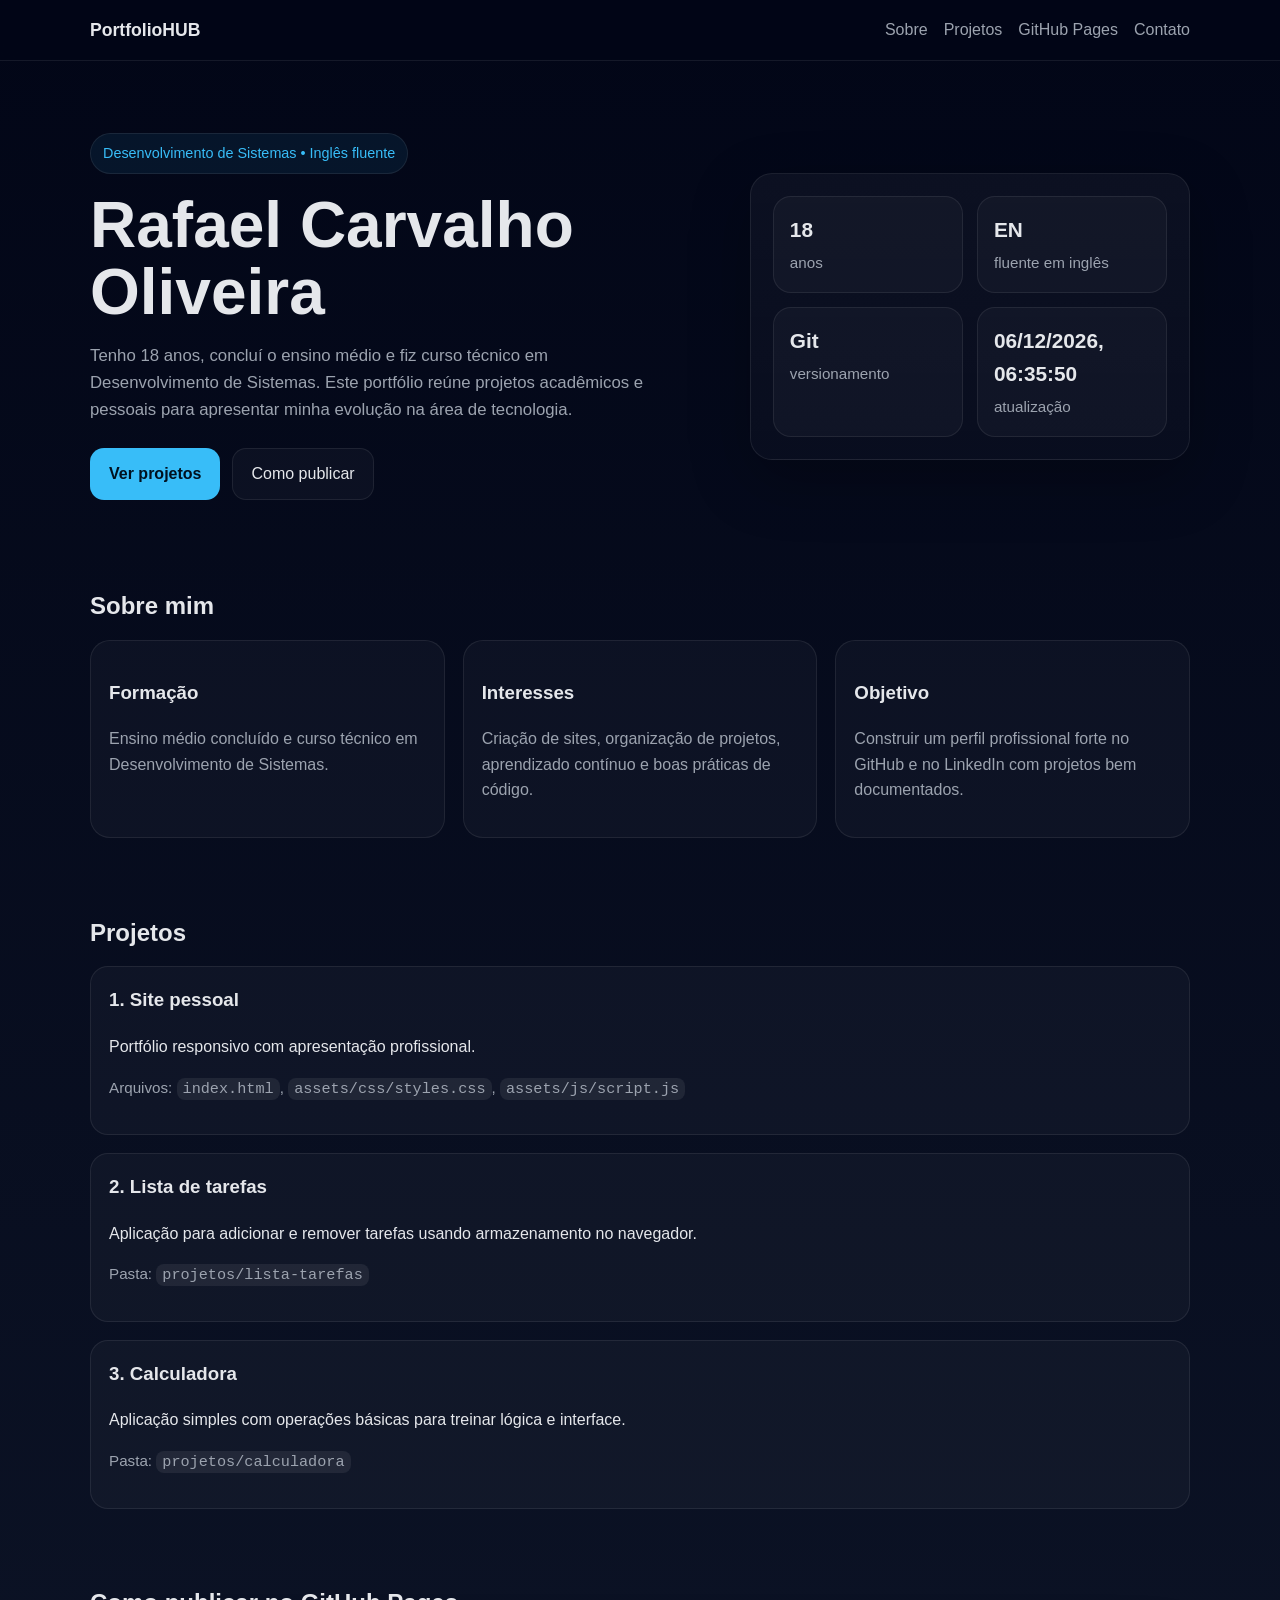
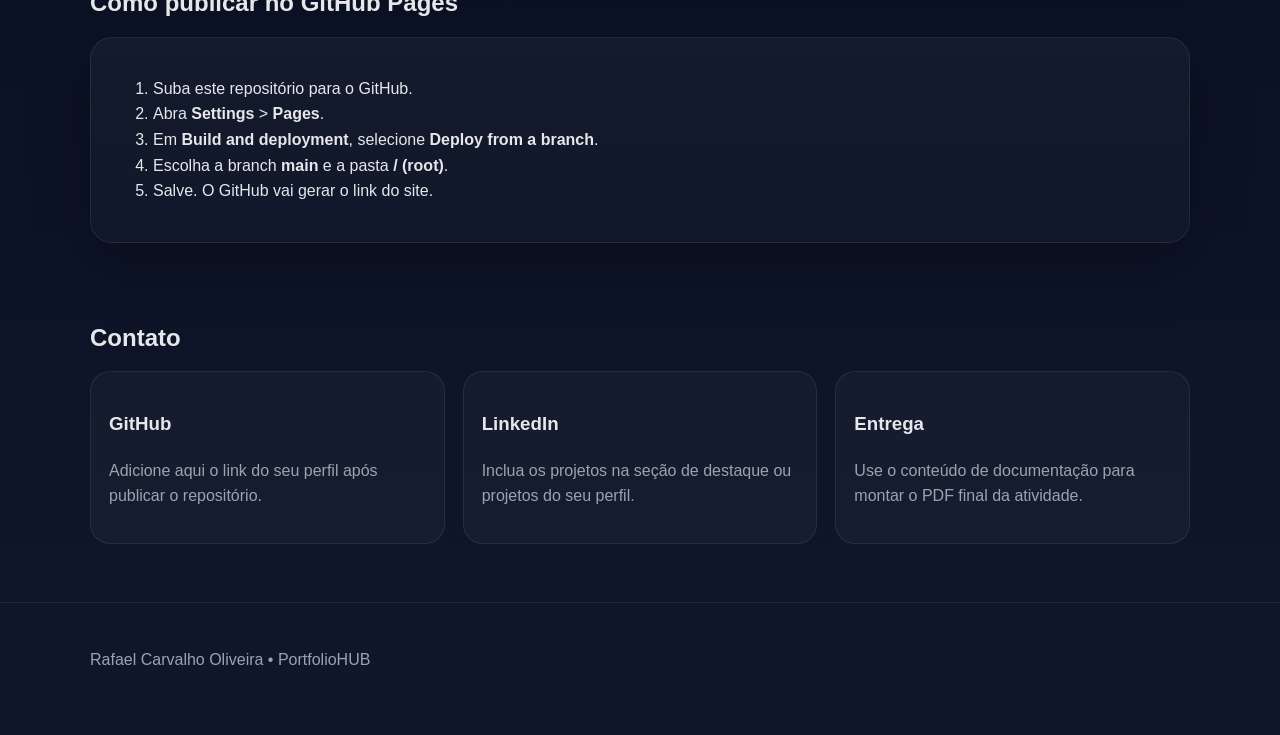
==== Repositorio_hub/index.html @ e888184f "Add files via upload" ====
<!DOCTYPE html>
<html lang="pt-BR">
<head>
  <meta charset="UTF-8" />
  <meta name="viewport" content="width=device-width, initial-scale=1.0" />
  <title>PortfolioHUB | Rafael Carvalho Oliveira</title>
  <link rel="stylesheet" href="assets/css/styles.css" />
</head>
<body>
  <header>
    <div class="container nav">
      <strong>PortfolioHUB</strong>
      <nav class="nav-links">
        <a href="#sobre">Sobre</a>
        <a href="#projetos">Projetos</a>
        <a href="#github-pages">GitHub Pages</a>
        <a href="#contato">Contato</a>
      </nav>
    </div>
  </header>

  <main>
    <section class="hero">
      <div class="container hero-grid">
        <div>
          <span class="badge">Desenvolvimento de Sistemas • Inglês fluente</span>
          <h1>Rafael Carvalho Oliveira</h1>
          <p class="lead">
            Tenho 18 anos, concluí o ensino médio e fiz curso técnico em Desenvolvimento de Sistemas.
            Este portfólio reúne projetos acadêmicos e pessoais para apresentar minha evolução na área de tecnologia.
          </p>
          <div class="actions">
            <a class="btn primary" href="#projetos">Ver projetos</a>
            <a class="btn secondary" href="#github-pages">Como publicar</a>
          </div>
        </div>

        <div class="panel">
          <div class="stats">
            <div class="stat">
              <strong id="age">18</strong>
              <span class="small">anos</span>
            </div>
            <div class="stat">
              <strong>EN</strong>
              <span class="small">fluente em inglês</span>
            </div>
            <div class="stat">
              <strong>Git</strong>
              <span class="small">versionamento</span>
            </div>
            <div class="stat">
              <strong id="clock">--</strong>
              <span class="small">atualização</span>
            </div>
          </div>
        </div>
      </div>
    </section>

    <section id="sobre">
      <div class="container">
        <h2 class="section-title">Sobre mim</h2>
        <div class="grid">
          <article class="card">
            <h3>Formação</h3>
            <p>Ensino médio concluído e curso técnico em Desenvolvimento de Sistemas.</p>
          </article>
          <article class="card">
            <h3>Interesses</h3>
            <p>Criação de sites, organização de projetos, aprendizado contínuo e boas práticas de código.</p>
          </article>
          <article class="card">
            <h3>Objetivo</h3>
            <p>Construir um perfil profissional forte no GitHub e no LinkedIn com projetos bem documentados.</p>
          </article>
        </div>
      </div>
    </section>

    <section id="projetos">
      <div class="container">
        <h2 class="section-title">Projetos</h2>
        <div class="project-list">
          <div class="project-item">
            <h3>1. Site pessoal</h3>
            <p>Portfólio responsivo com apresentação profissional.</p>
            <p class="small">Arquivos: <code>index.html</code>, <code>assets/css/styles.css</code>, <code>assets/js/script.js</code></p>
          </div>
          <div class="project-item">
            <h3>2. Lista de tarefas</h3>
            <p>Aplicação para adicionar e remover tarefas usando armazenamento no navegador.</p>
            <p class="small">Pasta: <code>projetos/lista-tarefas</code></p>
          </div>
          <div class="project-item">
            <h3>3. Calculadora</h3>
            <p>Aplicação simples com operações básicas para treinar lógica e interface.</p>
            <p class="small">Pasta: <code>projetos/calculadora</code></p>
          </div>
        </div>
      </div>
    </section>

    <section id="github-pages">
      <div class="container">
        <h2 class="section-title">Como publicar no GitHub Pages</h2>
        <div class="panel">
          <ol>
            <li>Suba este repositório para o GitHub.</li>
            <li>Abra <strong>Settings</strong> > <strong>Pages</strong>.</li>
            <li>Em <strong>Build and deployment</strong>, selecione <strong>Deploy from a branch</strong>.</li>
            <li>Escolha a branch <strong>main</strong> e a pasta <strong>/ (root)</strong>.</li>
            <li>Salve. O GitHub vai gerar o link do site.</li>
          </ol>
        </div>
      </div>
    </section>

    <section id="contato">
      <div class="container">
        <h2 class="section-title">Contato</h2>
        <div class="grid">
          <article class="card">
            <h3>GitHub</h3>
            <p>Adicione aqui o link do seu perfil após publicar o repositório.</p>
          </article>
          <article class="card">
            <h3>LinkedIn</h3>
            <p>Inclua os projetos na seção de destaque ou projetos do seu perfil.</p>
          </article>
          <article class="card">
            <h3>Entrega</h3>
            <p>Use o conteúdo de documentação para montar o PDF final da atividade.</p>
          </article>
        </div>
      </div>
    </section>
  </main>

  <footer class="footer">
    <div class="container">
      <p>Rafael Carvalho Oliveira • PortfolioHUB</p>
    </div>
  </footer>

  <script src="assets/js/script.js"></script>
</body>
</html>
---- Repositorio_hub/assets/css/styles.css ----
:root {
  --bg: #0f172a;
  --panel: #111827;
  --card: #1f2937;
  --text: #e5e7eb;
  --muted: #9ca3af;
  --accent: #38bdf8;
  --border: rgba(255,255,255,.08);
}

* { box-sizing: border-box; }

html { scroll-behavior: smooth; }

body {
  margin: 0;
  font-family: Arial, Helvetica, sans-serif;
  background: linear-gradient(180deg, #020617, var(--bg));
  color: var(--text);
  line-height: 1.6;
}

a { color: inherit; text-decoration: none; }

code {
  background: rgba(255,255,255,.07);
  padding: 2px 6px;
  border-radius: 8px;
}

.container {
  width: min(1100px, calc(100% - 32px));
  margin: 0 auto;
}

header {
  position: sticky;
  top: 0;
  background: rgba(2, 6, 23, .85);
  backdrop-filter: blur(12px);
  border-bottom: 1px solid var(--border);
  z-index: 10;
}

.nav {
  display: flex;
  justify-content: space-between;
  align-items: center;
  padding: 16px 0;
  gap: 16px;
}

.nav strong {
  font-size: 1.1rem;
}

.nav-links {
  display: flex;
  gap: 16px;
  flex-wrap: wrap;
}

.nav-links a {
  color: var(--muted);
}

.hero {
  padding: 72px 0 40px;
}

.hero-grid {
  display: grid;
  grid-template-columns: 1.3fr .9fr;
  gap: 24px;
  align-items: center;
}

.badge {
  display: inline-block;
  padding: 8px 12px;
  border: 1px solid var(--border);
  border-radius: 999px;
  color: var(--accent);
  background: rgba(56, 189, 248, .08);
  font-size: .9rem;
}

h1 {
  font-size: clamp(2.2rem, 5vw, 4.2rem);
  line-height: 1.05;
  margin: 18px 0 12px;
}

.lead {
  color: var(--muted);
  font-size: 1.05rem;
  max-width: 60ch;
}

.actions {
  display: flex;
  gap: 12px;
  margin-top: 24px;
  flex-wrap: wrap;
}

.btn {
  display: inline-block;
  padding: 12px 18px;
  border-radius: 14px;
  border: 1px solid var(--border);
  transition: transform .2s ease, border-color .2s ease;
  cursor: pointer;
}

.btn:hover { transform: translateY(-2px); }

.btn.primary {
  background: var(--accent);
  color: #00111f;
  font-weight: bold;
  border-color: transparent;
}

.btn.secondary {
  background: rgba(255,255,255,.03);
}

.panel {
  background: linear-gradient(180deg, rgba(255,255,255,.04), rgba(255,255,255,.02));
  border: 1px solid var(--border);
  border-radius: 22px;
  padding: 22px;
  box-shadow: 0 20px 60px rgba(0,0,0,.25);
}

.stats {
  display: grid;
  grid-template-columns: repeat(2, 1fr);
  gap: 14px;
}

.stat {
  background: rgba(255,255,255,.03);
  border: 1px solid var(--border);
  border-radius: 18px;
  padding: 16px;
}

.stat strong {
  display: block;
  font-size: 1.3rem;
  margin-bottom: 4px;
}

section {
  padding: 28px 0;
}

.section-title {
  font-size: 1.5rem;
  margin-bottom: 14px;
}

.grid {
  display: grid;
  grid-template-columns: repeat(3, 1fr);
  gap: 18px;
}

.card {
  background: rgba(255,255,255,.03);
  border: 1px solid var(--border);
  border-radius: 20px;
  padding: 18px;
}

.card p { color: var(--muted); }

.tag {
  display: inline-block;
  padding: 6px 10px;
  border-radius: 999px;
  border: 1px solid var(--border);
  margin: 4px 6px 0 0;
  color: var(--accent);
  font-size: .85rem;
}

.footer {
  padding: 28px 0 50px;
  color: var(--muted);
  border-top: 1px solid var(--border);
  margin-top: 30px;
}

.project-list {
  display: grid;
  gap: 18px;
}

.project-item {
  padding: 18px;
  border-radius: 18px;
  background: rgba(255,255,255,.03);
  border: 1px solid var(--border);
}

.project-item h3 { margin-top: 0; }

.small {
  color: var(--muted);
  font-size: .95rem;
}

textarea, input {
  width: 100%;
  padding: 12px 14px;
  margin-top: 8px;
  border-radius: 14px;
  border: 1px solid var(--border);
  background: rgba(255,255,255,.04);
  color: var(--text);
}

.tool-output {
  margin-top: 14px;
  padding: 14px;
  border-radius: 14px;
  background: rgba(255,255,255,.04);
  border: 1px dashed var(--border);
}

pre {
  white-space: pre-wrap;
  word-break: break-word;
}

@media (max-width: 860px) {
  .hero-grid, .grid { grid-template-columns: 1fr; }
  .nav { align-items: flex-start; flex-direction: column; }
}
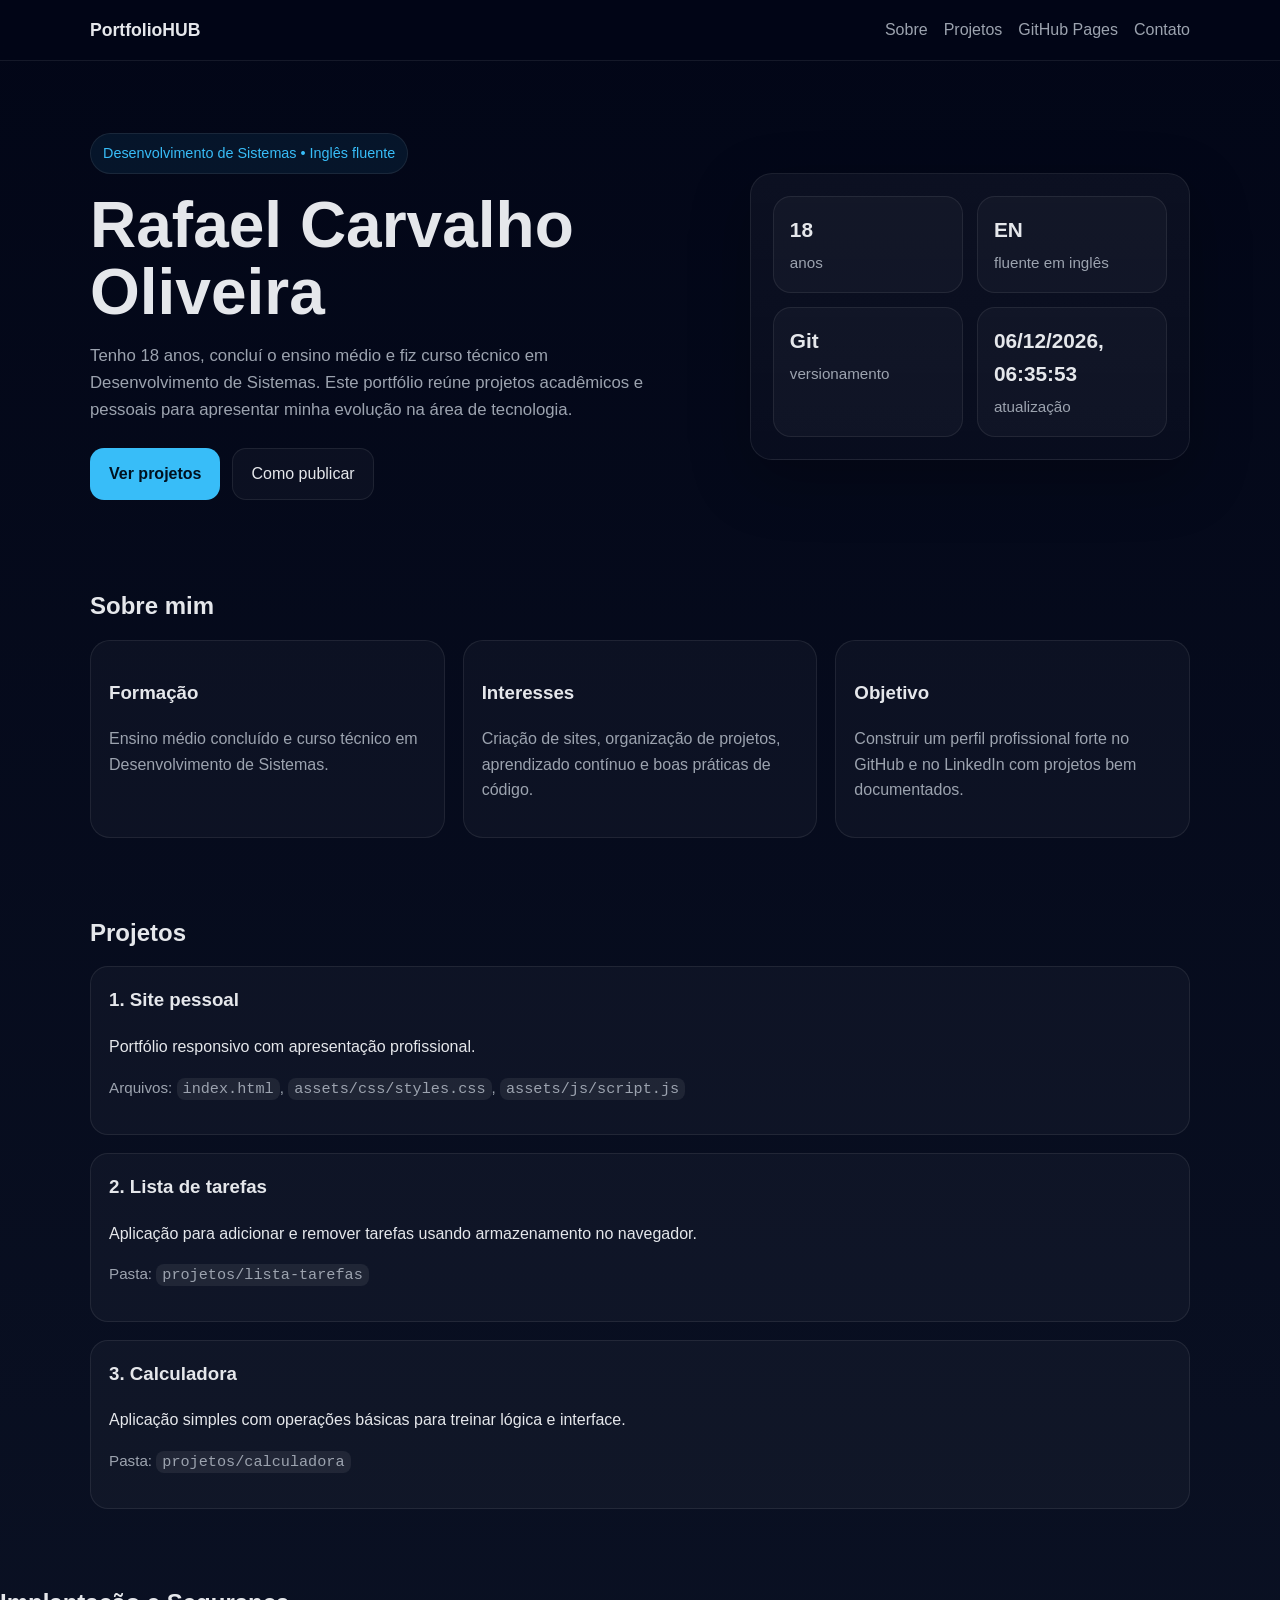
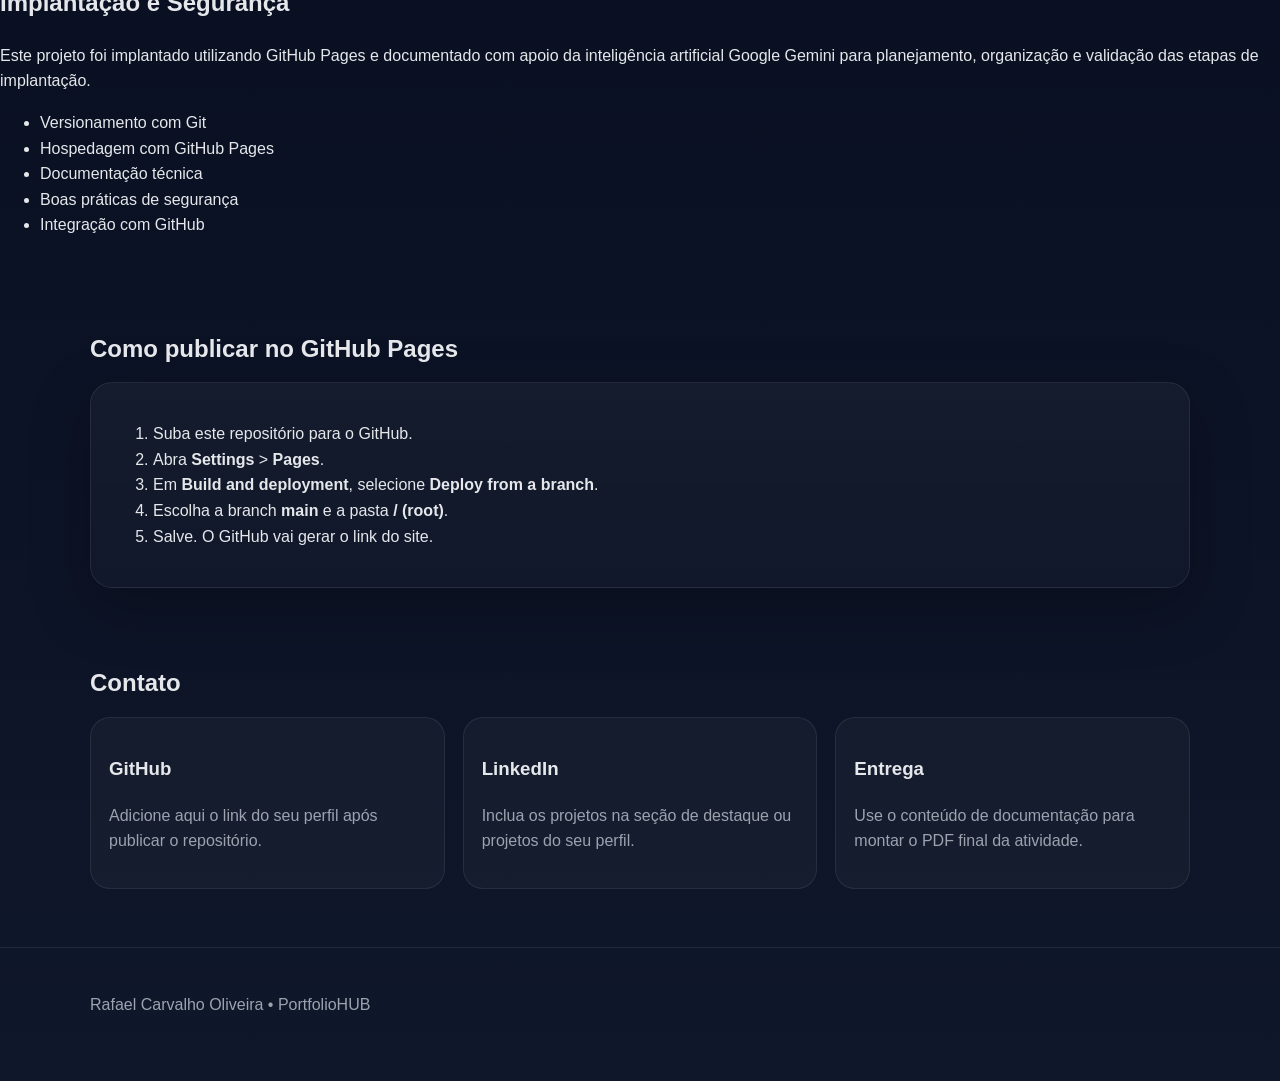
==== commit 90c48167: "Add deployment and security section to index.html Added a new section on deployment and security wit" ====
--- a/Repositorio_hub/index.html
+++ b/Repositorio_hub/index.html
@@ -101,6 +101,25 @@
       </div>
     </section>
 
+    <section>
+      <h2>Implantação e Segurança</h2>
+  
+      <p>
+          Este projeto foi implantado utilizando GitHub Pages
+          e documentado com apoio da inteligência artificial
+          Google Gemini para planejamento, organização e
+          validação das etapas de implantação.
+      </p>
+  
+      <ul>
+          <li>Versionamento com Git</li>
+          <li>Hospedagem com GitHub Pages</li>
+          <li>Documentação técnica</li>
+          <li>Boas práticas de segurança</li>
+          <li>Integração com GitHub</li>
+      </ul>
+    </section>
+    
     <section id="github-pages">
       <div class="container">
         <h2 class="section-title">Como publicar no GitHub Pages</h2>
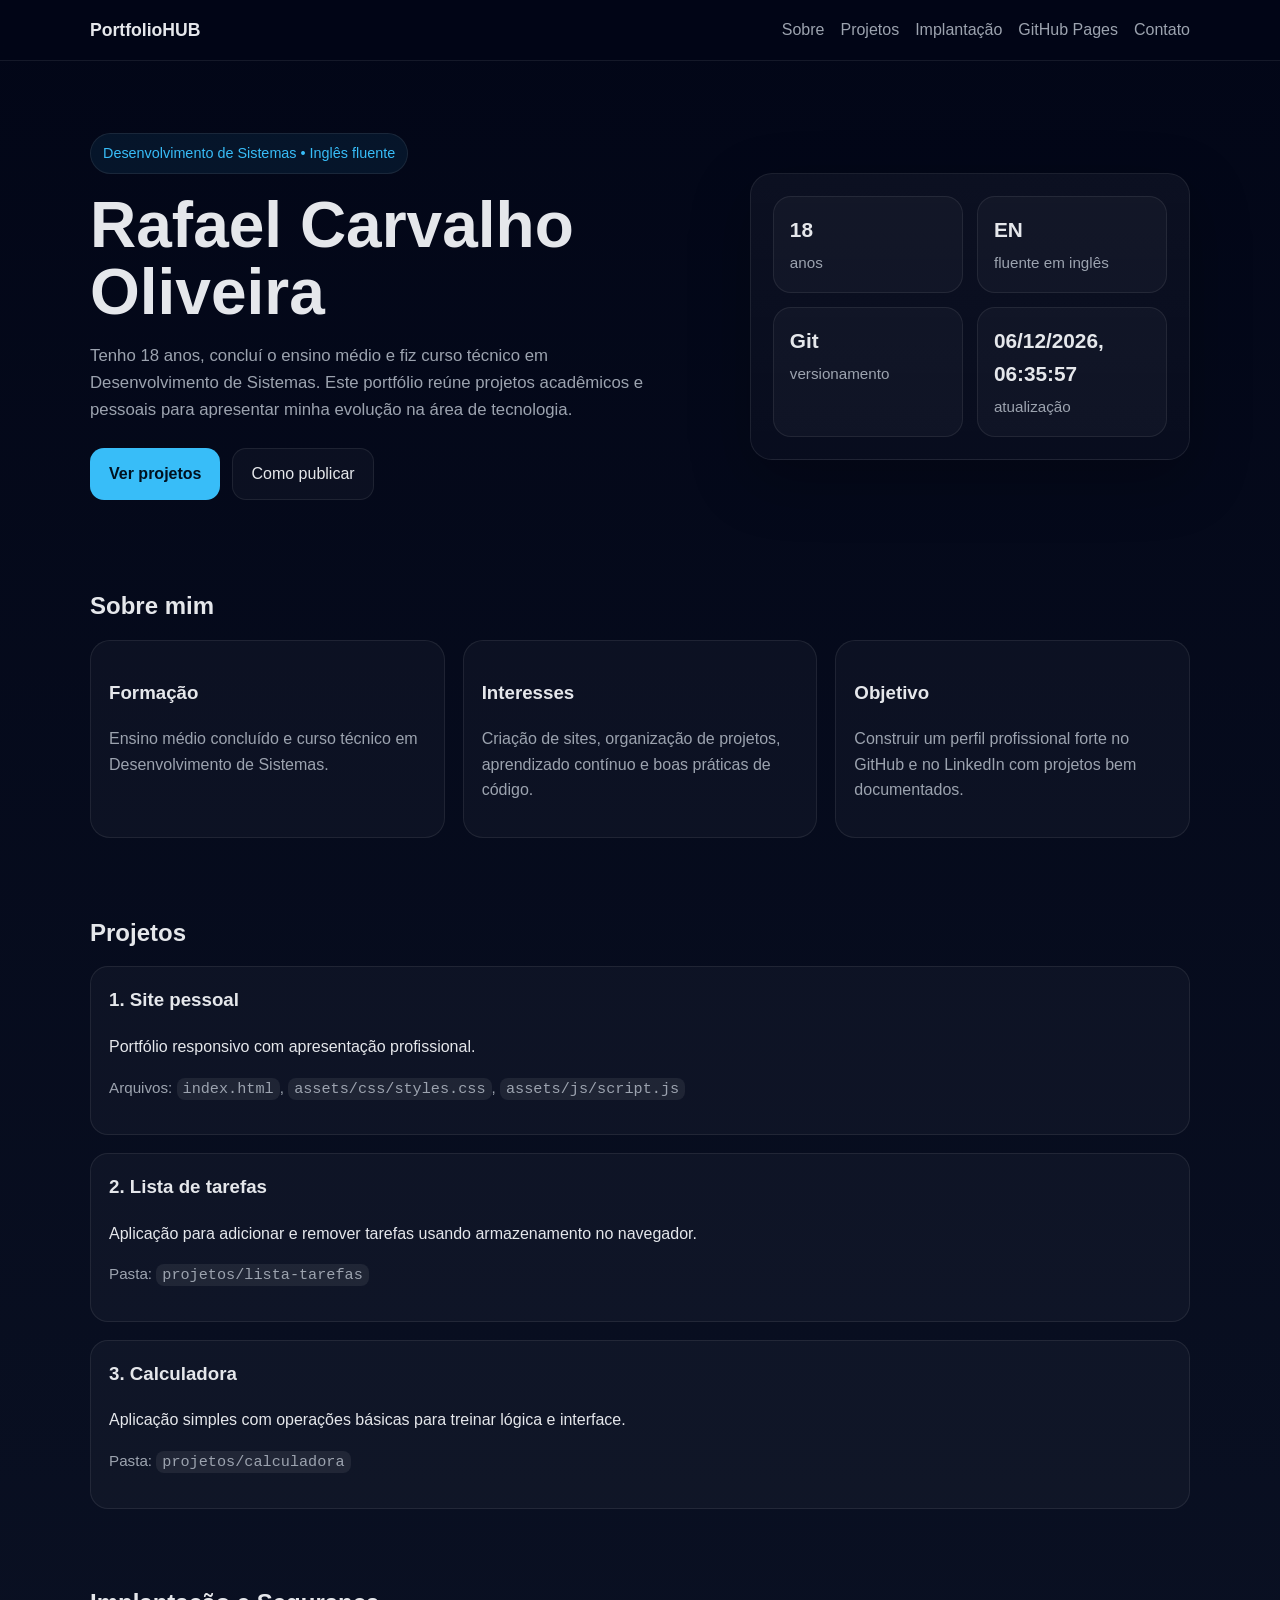
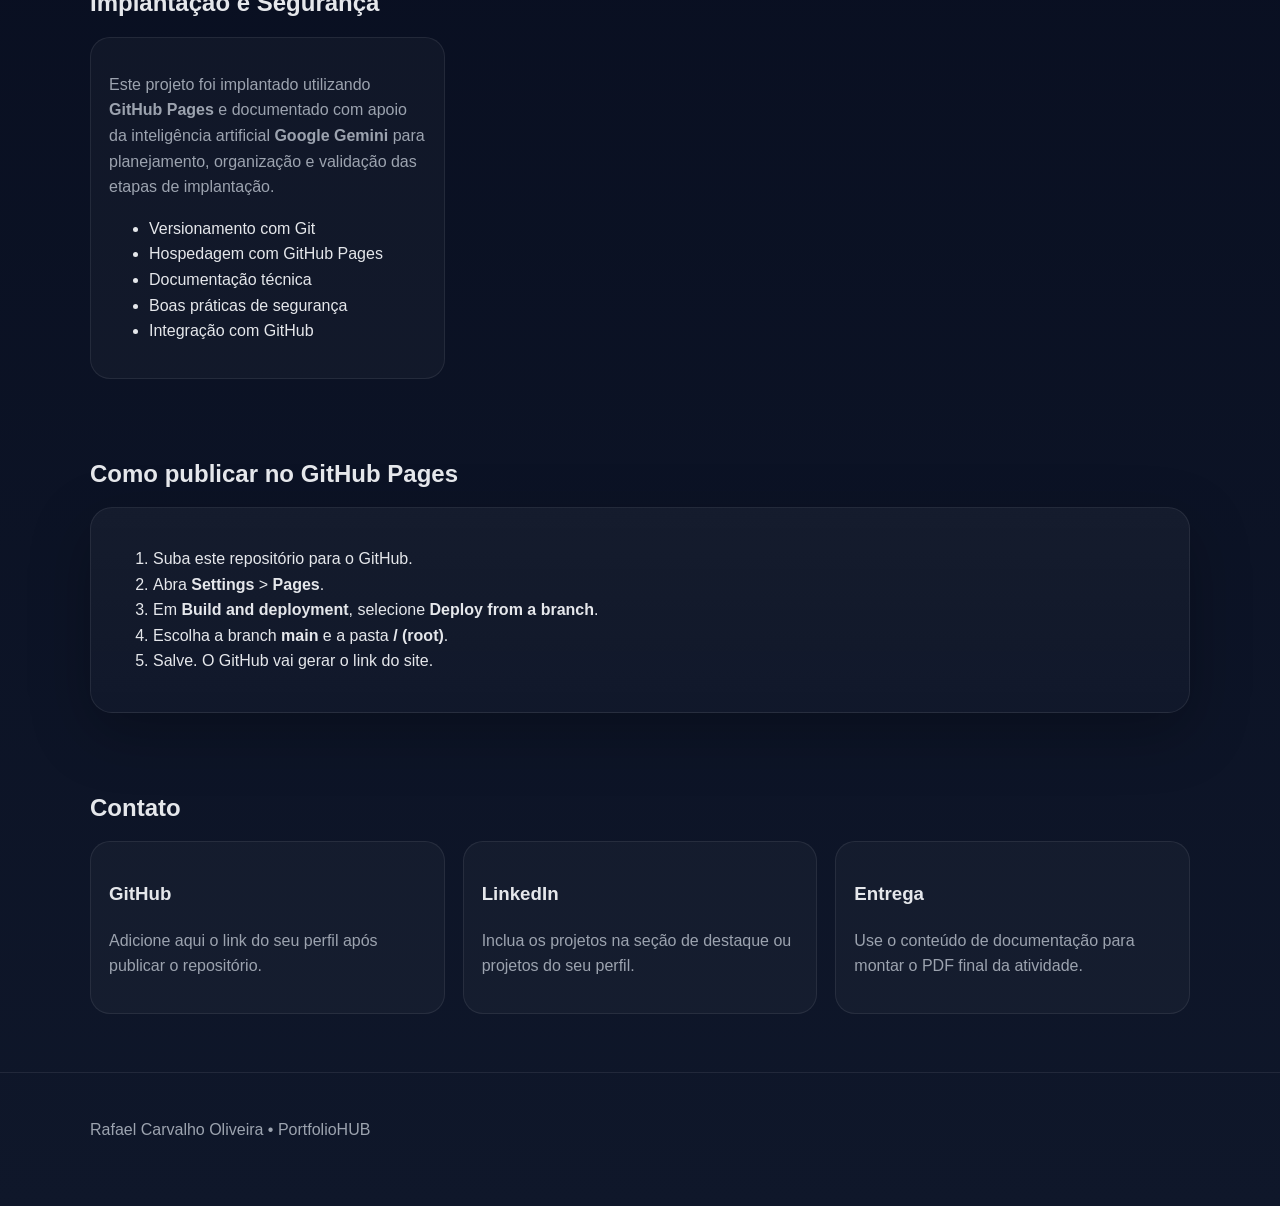
==== commit 37e1e7e4: "Melhora formatação da seção de Implantação e Segurança com estrutura e estilo padronizados" ====
--- a/Repositorio_hub/index.html
+++ b/Repositorio_hub/index.html
@@ -13,6 +13,7 @@
       <nav class="nav-links">
         <a href="#sobre">Sobre</a>
         <a href="#projetos">Projetos</a>
+        <a href="#implantacao">Implantação</a>
         <a href="#github-pages">GitHub Pages</a>
         <a href="#contato">Contato</a>
       </nav>
@@ -101,23 +102,27 @@
       </div>
     </section>
 
-    <section>
-      <h2>Implantação e Segurança</h2>
-  
-      <p>
-          Este projeto foi implantado utilizando GitHub Pages
-          e documentado com apoio da inteligência artificial
-          Google Gemini para planejamento, organização e
-          validação das etapas de implantação.
-      </p>
-  
-      <ul>
-          <li>Versionamento com Git</li>
-          <li>Hospedagem com GitHub Pages</li>
-          <li>Documentação técnica</li>
-          <li>Boas práticas de segurança</li>
-          <li>Integração com GitHub</li>
-      </ul>
+    <section id="implantacao">
+      <div class="container">
+        <h2 class="section-title">Implantação e Segurança</h2>
+        <div class="grid">
+          <article class="card">
+            <p>
+              Este projeto foi implantado utilizando <strong>GitHub Pages</strong>
+              e documentado com apoio da inteligência artificial
+              <strong>Google Gemini</strong> para planejamento, organização e
+              validação das etapas de implantação.
+            </p>
+            <ul style="margin-top: 12px;">
+              <li>Versionamento com Git</li>
+              <li>Hospedagem com GitHub Pages</li>
+              <li>Documentação técnica</li>
+              <li>Boas práticas de segurança</li>
+              <li>Integração com GitHub</li>
+            </ul>
+          </article>
+        </div>
+      </div>
     </section>
     
     <section id="github-pages">
